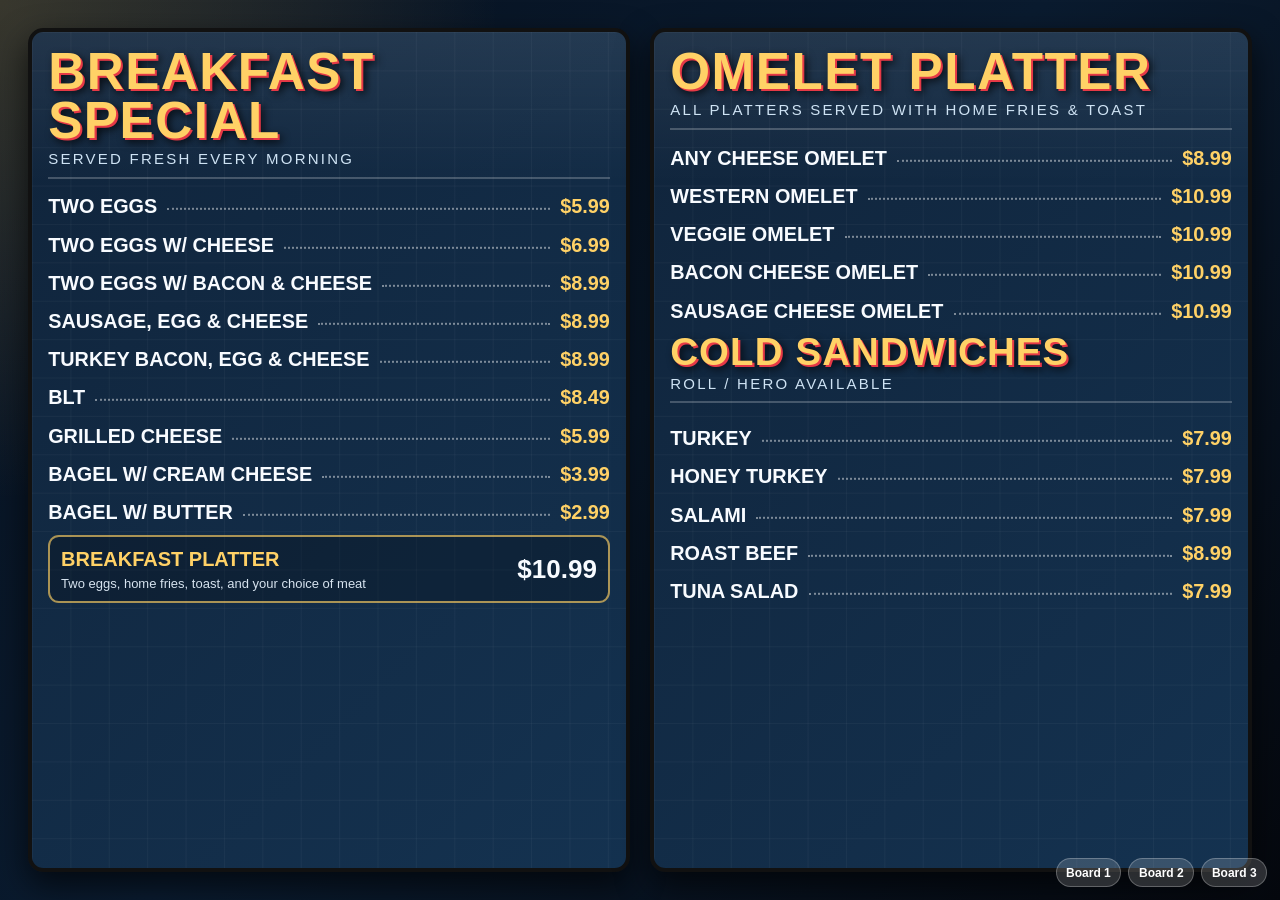
==== index.html @ 7e299374 "update file name for pages" ====
<!DOCTYPE html>
<html lang="en">
<head>
  <meta charset="UTF-8" />
  <meta name="viewport" content="width=device-width, initial-scale=1.0" />
  <title>Deli Menu Board 1</title>
  <link rel="stylesheet" href="menu.css" />
</head>
<body>
  <main class="board-screen">
    <section class="menu-board">
      <div class="board-header">
        <h1 class="board-title">Breakfast Special</h1>
        <p class="board-subtitle">Served fresh every morning</p>
      </div>

      <div class="menu-content">
        <div class="menu-row"><span class="menu-item">Two Eggs</span><span class="menu-dots"></span><span class="price">$5.99</span></div>
        <div class="menu-row"><span class="menu-item">Two Eggs w/ Cheese</span><span class="menu-dots"></span><span class="price">$6.99</span></div>
        <div class="menu-row"><span class="menu-item">Two Eggs w/ Bacon & Cheese</span><span class="menu-dots"></span><span class="price">$8.99</span></div>
        <div class="menu-row"><span class="menu-item">Sausage, Egg & Cheese</span><span class="menu-dots"></span><span class="price">$8.99</span></div>
        <div class="menu-row"><span class="menu-item">Turkey Bacon, Egg & Cheese</span><span class="menu-dots"></span><span class="price">$8.99</span></div>
        <div class="menu-row"><span class="menu-item">BLT</span><span class="menu-dots"></span><span class="price">$8.49</span></div>
        <div class="menu-row"><span class="menu-item">Grilled Cheese</span><span class="menu-dots"></span><span class="price">$5.99</span></div>
        <div class="menu-row"><span class="menu-item">Bagel w/ Cream Cheese</span><span class="menu-dots"></span><span class="price">$3.99</span></div>
        <div class="menu-row"><span class="menu-item">Bagel w/ Butter</span><span class="menu-dots"></span><span class="price">$2.99</span></div>

        <div class="feature-box">
          <div>
            <div class="feature-title">Breakfast Platter</div>
            <div class="note">Two eggs, home fries, toast, and your choice of meat</div>
          </div>
          <div class="feature-price">$10.99</div>
        </div>
      </div>
    </section>

    <section class="menu-board">
      <div class="board-header">
        <h1 class="board-title">Omelet Platter</h1>
        <p class="board-subtitle">All platters served with home fries & toast</p>
      </div>

      <div class="menu-content">
        <div class="menu-row"><span class="menu-item">Any Cheese Omelet</span><span class="menu-dots"></span><span class="price">$8.99</span></div>
        <div class="menu-row"><span class="menu-item">Western Omelet</span><span class="menu-dots"></span><span class="price">$10.99</span></div>
        <div class="menu-row"><span class="menu-item">Veggie Omelet</span><span class="menu-dots"></span><span class="price">$10.99</span></div>
        <div class="menu-row"><span class="menu-item">Bacon Cheese Omelet</span><span class="menu-dots"></span><span class="price">$10.99</span></div>
        <div class="menu-row"><span class="menu-item">Sausage Cheese Omelet</span><span class="menu-dots"></span><span class="price">$10.99</span></div>

        <div class="board-header">
          <h1 class="board-title" style="font-size: clamp(30px, 3vw, 58px);">Cold Sandwiches</h1>
          <p class="board-subtitle">Roll / Hero available</p>
        </div>

        <div class="menu-row"><span class="menu-item">Turkey</span><span class="menu-dots"></span><span class="price">$7.99</span></div>
        <div class="menu-row"><span class="menu-item">Honey Turkey</span><span class="menu-dots"></span><span class="price">$7.99</span></div>
        <div class="menu-row"><span class="menu-item">Salami</span><span class="menu-dots"></span><span class="price">$7.99</span></div>
        <div class="menu-row"><span class="menu-item">Roast Beef</span><span class="menu-dots"></span><span class="price">$8.99</span></div>
        <div class="menu-row"><span class="menu-item">Tuna Salad</span><span class="menu-dots"></span><span class="price">$7.99</span></div>
      </div>
    </section>
  </main>

  <nav class="nav-strip">
    <a href="board1.html">Board 1</a>
    <a href="board2.html">Board 2</a>
    <a href="board3.html">Board 3</a>
  </nav>
</body>
</html>
---- menu.css ----
/* menu.css */
:root {
  --bg: #07111f;
  --panel: #10243b;
  --panel-2: #143250;
  --gold: #ffd166;
  --orange: #ff7b00;
  --red: #e63946;
  --white: #f8fbff;
  --muted: #cfe3f4;
  --line: rgba(255,255,255,.22);
}

* {
  box-sizing: border-box;
}

html,
body {
  margin: 0;
  min-height: 100%;
  background: #000;
  color: var(--white);
  font-family: Arial, Helvetica, sans-serif;
}

body {
  overflow: hidden;
}

.board-screen {
  width: 100vw;
  height: 100vh;
  padding: 2.2vw;
  display: grid;
  grid-template-columns: 1fr 1fr;
  gap: 1.6vw;
  background:
    radial-gradient(circle at top left, rgba(255, 209, 102, .20), transparent 32%),
    linear-gradient(135deg, #07111f 0%, #0a1b2f 48%, #05080e 100%);
}

.menu-board {
  min-width: 0;
  border: .35vw solid #111;
  border-radius: 1.2vw;
  background:
    linear-gradient(180deg, rgba(255,255,255,.08), transparent 18%),
    linear-gradient(135deg, var(--panel), var(--panel-2));
  box-shadow: 0 1vw 2.5vw rgba(0,0,0,.65);
  padding: 1.25vw;
  display: flex;
  flex-direction: column;
  position: relative;
  overflow: hidden;
}

.menu-board::before {
  content: "";
  position: absolute;
  inset: 0;
  background-image:
    linear-gradient(rgba(255,255,255,.035) 1px, transparent 1px),
    linear-gradient(90deg, rgba(255,255,255,.035) 1px, transparent 1px);
  background-size: 3vw 3vw;
  pointer-events: none;
}

.board-header {
  position: relative;
  z-index: 1;
  margin-bottom: 1vw;
  padding-bottom: .75vw;
  border-bottom: .2vw solid var(--line);
}

.board-title {
  margin: 0;
  color: var(--gold);
  font-size: clamp(36px, 4vw, 76px);
  line-height: .95;
  letter-spacing: .03em;
  text-transform: uppercase;
  text-shadow: .16vw .16vw 0 var(--red), .3vw .3vw .7vw rgba(0,0,0,.85);
}

.board-subtitle {
  margin: .35vw 0 0;
  color: var(--muted);
  font-size: clamp(15px, 1.15vw, 28px);
  letter-spacing: .15em;
  text-transform: uppercase;
}

.menu-content {
  position: relative;
  z-index: 1;
  flex: 1;
  display: grid;
  align-content: start;
  gap: .55vw;
}

.menu-row {
  display: grid;
  grid-template-columns: auto 1fr auto;
  align-items: baseline;
  gap: .8vw;
  padding: .32vw 0;
  font-size: clamp(18px, 1.55vw, 36px);
}

.menu-item {
  font-weight: 800;
  text-transform: uppercase;
}

.menu-dots {
  border-bottom: .18vw dotted rgba(255,255,255,.45);
  transform: translateY(-.25vw);
}

.price {
  color: var(--gold);
  font-weight: 900;
  min-width: 4ch;
  text-align: right;
}

.note {
  margin-top: .35vw;
  color: #e8f4ff;
  font-size: clamp(13px, .95vw, 22px);
  opacity: .92;
}

.badge {
  display: inline-block;
  margin-left: .6vw;
  padding: .18vw .55vw;
  border-radius: 999px;
  background: var(--orange);
  color: #111;
  font-weight: 900;
  font-size: .75em;
  vertical-align: middle;
}

.feature-box {
  margin-top: auto;
  border: .18vw solid rgba(255,209,102,.65);
  background: rgba(0,0,0,.22);
  border-radius: .85vw;
  padding: .85vw;
  display: grid;
  grid-template-columns: 1fr auto;
  gap: .8vw;
  align-items: center;
}

.feature-title {
  color: var(--gold);
  font-weight: 900;
  font-size: clamp(20px, 1.55vw, 36px);
  text-transform: uppercase;
}

.feature-price {
  font-weight: 900;
  font-size: clamp(26px, 2vw, 44px);
}

.nav-strip {
  position: fixed;
  right: 1vw;
  bottom: 1vw;
  z-index: 10;
  display: flex;
  gap: .55vw;
}

.nav-strip a {
  color: #fff;
  text-decoration: none;
  background: rgba(255,255,255,.16);
  border: 1px solid rgba(255,255,255,.25);
  padding: .5vw .75vw;
  border-radius: 999px;
  font-weight: 800;
  font-size: clamp(12px, .8vw, 18px);
}

@media (max-width: 900px) {
  body {
    overflow: auto;
  }

  .board-screen {
    height: auto;
    min-height: 100vh;
    grid-template-columns: 1fr;
    padding: 18px;
    gap: 18px;
  }

  .menu-board {
    min-height: 620px;
    border-width: 4px;
    border-radius: 14px;
    padding: 18px;
  }

  .board-title {
    font-size: 42px;
  }

  .menu-row {
    font-size: 19px;
    gap: 10px;
  }

  .nav-strip {
    position: static;
    justify-content: center;
    padding: 14px;
    background: #000;
  }

  .nav-strip a {
    padding: 9px 12px;
    font-size: 14px;
  }
}
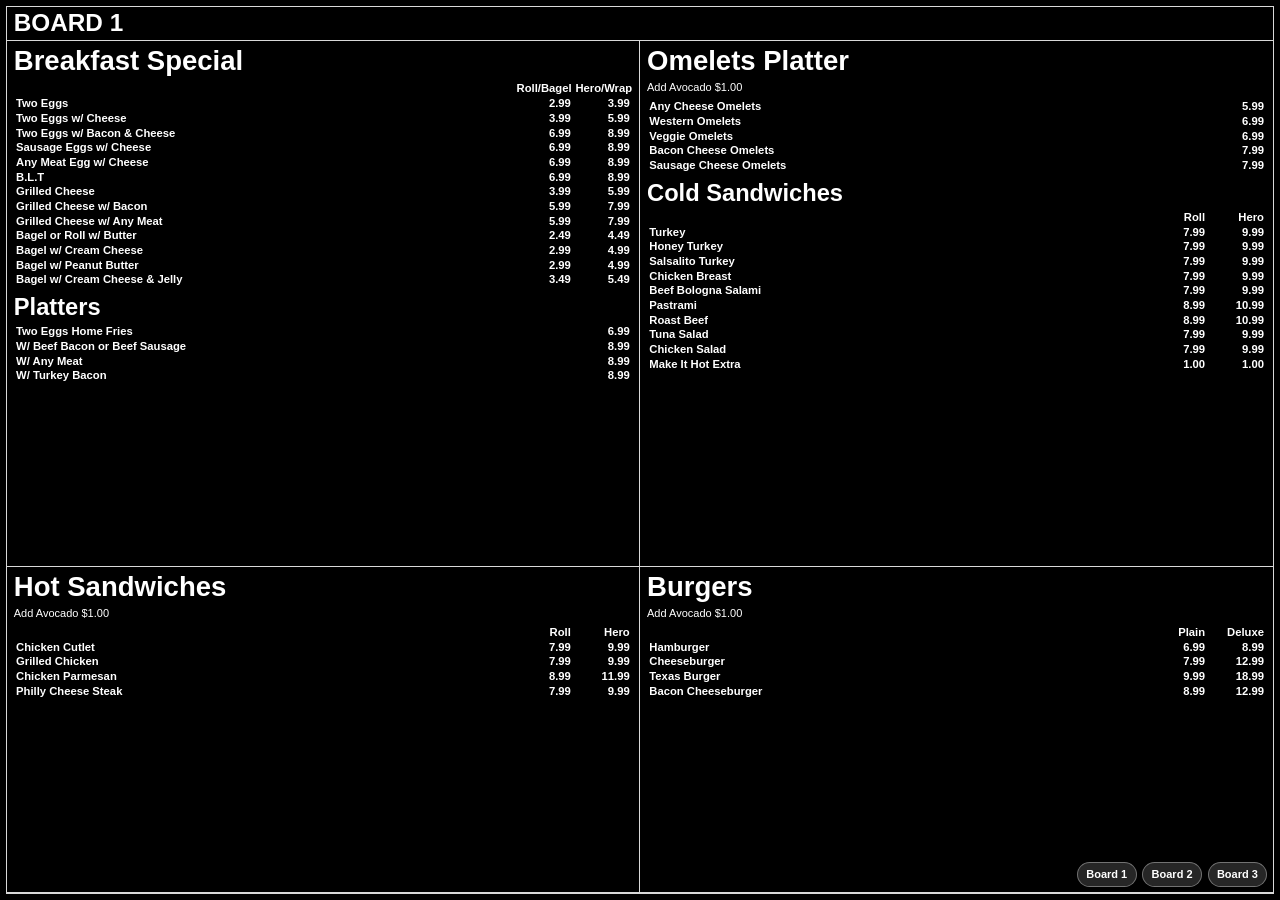
==== commit 3e293af7: "Update menu boards with correct items and prices" ====
--- a/index.html
+++ b/index.html
@@ -7,65 +7,135 @@
   <link rel="stylesheet" href="menu.css" />
 </head>
 <body>
-  <main class="board-screen">
-    <section class="menu-board">
-      <div class="board-header">
-        <h1 class="board-title">Breakfast Special</h1>
-        <p class="board-subtitle">Served fresh every morning</p>
+  <main class="menu-page">
+    <div class="board-label">Board 1</div>
+
+    <section class="board-grid two-by-two">
+      <div class="menu-section">
+        <h1 class="section-title">Breakfast Special</h1>
+
+        <table class="menu-table two-price">
+          <thead>
+            <tr>
+              <th></th>
+              <th class="price">Roll/Bagel</th>
+              <th class="price">Hero/Wrap</th>
+            </tr>
+          </thead>
+          <tbody>
+            <tr><td>Two Eggs</td><td class="price">2.99</td><td class="price">3.99</td></tr>
+            <tr><td>Two Eggs w/ Cheese</td><td class="price">3.99</td><td class="price">5.99</td></tr>
+            <tr><td>Two Eggs w/ Bacon &amp; Cheese</td><td class="price">6.99</td><td class="price">8.99</td></tr>
+            <tr><td>Sausage Eggs w/ Cheese</td><td class="price">6.99</td><td class="price">8.99</td></tr>
+            <tr><td>Any Meat Egg w/ Cheese</td><td class="price">6.99</td><td class="price">8.99</td></tr>
+            <tr><td>B.L.T</td><td class="price">6.99</td><td class="price">8.99</td></tr>
+            <tr><td>Grilled Cheese</td><td class="price">3.99</td><td class="price">5.99</td></tr>
+            <tr><td>Grilled Cheese w/ Bacon</td><td class="price">5.99</td><td class="price">7.99</td></tr>
+            <tr><td>Grilled Cheese w/ Any Meat</td><td class="price">5.99</td><td class="price">7.99</td></tr>
+            <tr><td>Bagel or Roll w/ Butter</td><td class="price">2.49</td><td class="price">4.49</td></tr>
+            <tr><td>Bagel w/ Cream Cheese</td><td class="price">2.99</td><td class="price">4.99</td></tr>
+            <tr><td>Bagel w/ Peanut Butter</td><td class="price">2.99</td><td class="price">4.99</td></tr>
+            <tr><td>Bagel w/ Cream Cheese &amp; Jelly</td><td class="price">3.49</td><td class="price">5.49</td></tr>
+          </tbody>
+        </table>
+
+        <h2 class="sub-title">Platters</h2>
+        <table class="menu-table">
+          <tbody>
+            <tr><td>Two Eggs Home Fries</td><td class="price">6.99</td></tr>
+            <tr><td>W/ Beef Bacon or Beef Sausage</td><td class="price">8.99</td></tr>
+            <tr><td>W/ Any Meat</td><td class="price">8.99</td></tr>
+            <tr><td>W/ Turkey Bacon</td><td class="price">8.99</td></tr>
+          </tbody>
+        </table>
       </div>
 
-      <div class="menu-content">
-        <div class="menu-row"><span class="menu-item">Two Eggs</span><span class="menu-dots"></span><span class="price">$5.99</span></div>
-        <div class="menu-row"><span class="menu-item">Two Eggs w/ Cheese</span><span class="menu-dots"></span><span class="price">$6.99</span></div>
-        <div class="menu-row"><span class="menu-item">Two Eggs w/ Bacon & Cheese</span><span class="menu-dots"></span><span class="price">$8.99</span></div>
-        <div class="menu-row"><span class="menu-item">Sausage, Egg & Cheese</span><span class="menu-dots"></span><span class="price">$8.99</span></div>
-        <div class="menu-row"><span class="menu-item">Turkey Bacon, Egg & Cheese</span><span class="menu-dots"></span><span class="price">$8.99</span></div>
-        <div class="menu-row"><span class="menu-item">BLT</span><span class="menu-dots"></span><span class="price">$8.49</span></div>
-        <div class="menu-row"><span class="menu-item">Grilled Cheese</span><span class="menu-dots"></span><span class="price">$5.99</span></div>
-        <div class="menu-row"><span class="menu-item">Bagel w/ Cream Cheese</span><span class="menu-dots"></span><span class="price">$3.99</span></div>
-        <div class="menu-row"><span class="menu-item">Bagel w/ Butter</span><span class="menu-dots"></span><span class="price">$2.99</span></div>
+      <div class="menu-section">
+        <h1 class="section-title">Omelets Platter</h1>
+        <p class="small-note">Add Avocado $1.00</p>
 
-        <div class="feature-box">
-          <div>
-            <div class="feature-title">Breakfast Platter</div>
-            <div class="note">Two eggs, home fries, toast, and your choice of meat</div>
-          </div>
-          <div class="feature-price">$10.99</div>
-        </div>
-      </div>
-    </section>
+        <table class="menu-table">
+          <tbody>
+            <tr><td>Any Cheese Omelets</td><td class="price">5.99</td></tr>
+            <tr><td>Western Omelets</td><td class="price">6.99</td></tr>
+            <tr><td>Veggie Omelets</td><td class="price">6.99</td></tr>
+            <tr><td>Bacon Cheese Omelets</td><td class="price">7.99</td></tr>
+            <tr><td>Sausage Cheese Omelets</td><td class="price">7.99</td></tr>
+          </tbody>
+        </table>
 
-    <section class="menu-board">
-      <div class="board-header">
-        <h1 class="board-title">Omelet Platter</h1>
-        <p class="board-subtitle">All platters served with home fries & toast</p>
+        <h2 class="sub-title">Cold Sandwiches</h2>
+        <table class="menu-table two-price">
+          <thead>
+            <tr>
+              <th></th>
+              <th class="price">Roll</th>
+              <th class="price">Hero</th>
+            </tr>
+          </thead>
+          <tbody>
+            <tr><td>Turkey</td><td class="price">7.99</td><td class="price">9.99</td></tr>
+            <tr><td>Honey Turkey</td><td class="price">7.99</td><td class="price">9.99</td></tr>
+            <tr><td>Salsalito Turkey</td><td class="price">7.99</td><td class="price">9.99</td></tr>
+            <tr><td>Chicken Breast</td><td class="price">7.99</td><td class="price">9.99</td></tr>
+            <tr><td>Beef Bologna Salami</td><td class="price">7.99</td><td class="price">9.99</td></tr>
+            <tr><td>Pastrami</td><td class="price">8.99</td><td class="price">10.99</td></tr>
+            <tr><td>Roast Beef</td><td class="price">8.99</td><td class="price">10.99</td></tr>
+            <tr><td>Tuna Salad</td><td class="price">7.99</td><td class="price">9.99</td></tr>
+            <tr><td>Chicken Salad</td><td class="price">7.99</td><td class="price">9.99</td></tr>
+            <tr><td>Make It Hot Extra</td><td class="price">1.00</td><td class="price">1.00</td></tr>
+          </tbody>
+        </table>
       </div>
 
-      <div class="menu-content">
-        <div class="menu-row"><span class="menu-item">Any Cheese Omelet</span><span class="menu-dots"></span><span class="price">$8.99</span></div>
-        <div class="menu-row"><span class="menu-item">Western Omelet</span><span class="menu-dots"></span><span class="price">$10.99</span></div>
-        <div class="menu-row"><span class="menu-item">Veggie Omelet</span><span class="menu-dots"></span><span class="price">$10.99</span></div>
-        <div class="menu-row"><span class="menu-item">Bacon Cheese Omelet</span><span class="menu-dots"></span><span class="price">$10.99</span></div>
-        <div class="menu-row"><span class="menu-item">Sausage Cheese Omelet</span><span class="menu-dots"></span><span class="price">$10.99</span></div>
+      <div class="menu-section">
+        <h1 class="section-title">Hot Sandwiches</h1>
+        <p class="small-note">Add Avocado $1.00</p>
 
-        <div class="board-header">
-          <h1 class="board-title" style="font-size: clamp(30px, 3vw, 58px);">Cold Sandwiches</h1>
-          <p class="board-subtitle">Roll / Hero available</p>
-        </div>
+        <table class="menu-table two-price">
+          <thead>
+            <tr>
+              <th></th>
+              <th class="price">Roll</th>
+              <th class="price">Hero</th>
+            </tr>
+          </thead>
+          <tbody>
+            <tr><td>Chicken Cutlet</td><td class="price">7.99</td><td class="price">9.99</td></tr>
+            <tr><td>Grilled Chicken</td><td class="price">7.99</td><td class="price">9.99</td></tr>
+            <tr><td>Chicken Parmesan</td><td class="price">8.99</td><td class="price">11.99</td></tr>
+            <tr><td>Philly Cheese Steak</td><td class="price">7.99</td><td class="price">9.99</td></tr>
+          </tbody>
+        </table>
+      </div>
 
-        <div class="menu-row"><span class="menu-item">Turkey</span><span class="menu-dots"></span><span class="price">$7.99</span></div>
-        <div class="menu-row"><span class="menu-item">Honey Turkey</span><span class="menu-dots"></span><span class="price">$7.99</span></div>
-        <div class="menu-row"><span class="menu-item">Salami</span><span class="menu-dots"></span><span class="price">$7.99</span></div>
-        <div class="menu-row"><span class="menu-item">Roast Beef</span><span class="menu-dots"></span><span class="price">$8.99</span></div>
-        <div class="menu-row"><span class="menu-item">Tuna Salad</span><span class="menu-dots"></span><span class="price">$7.99</span></div>
+      <div class="menu-section">
+        <h1 class="section-title">Burgers</h1>
+        <p class="small-note">Add Avocado $1.00</p>
+
+        <table class="menu-table two-price">
+          <thead>
+            <tr>
+              <th></th>
+              <th class="price">Plain</th>
+              <th class="price">Deluxe</th>
+            </tr>
+          </thead>
+          <tbody>
+            <tr><td>Hamburger</td><td class="price">6.99</td><td class="price">8.99</td></tr>
+            <tr><td>Cheeseburger</td><td class="price">7.99</td><td class="price">12.99</td></tr>
+            <tr><td>Texas Burger</td><td class="price">9.99</td><td class="price">18.99</td></tr>
+            <tr><td>Bacon Cheeseburger</td><td class="price">8.99</td><td class="price">12.99</td></tr>
+          </tbody>
+        </table>
       </div>
     </section>
   </main>
 
   <nav class="nav-strip">
-    <a href="board1.html">Board 1</a>
+    <a href="index.html">Board 1</a>
     <a href="board2.html">Board 2</a>
     <a href="board3.html">Board 3</a>
   </nav>
 </body>
-</html>
+</html>
--- a/menu.css
+++ b/menu.css
@@ -1,14 +1,12 @@
-/* menu.css */
 :root {
-  --bg: #07111f;
-  --panel: #10243b;
-  --panel-2: #143250;
-  --gold: #ffd166;
-  --orange: #ff7b00;
-  --red: #e63946;
-  --white: #f8fbff;
-  --muted: #cfe3f4;
-  --line: rgba(255,255,255,.22);
+  --bg: #050505;
+  --panel: #080808;
+  --border: rgba(255, 255, 255, 0.85);
+  --text: #ffffff;
+  --muted: #d7d7d7;
+  --accent: #ffcc4d;
+  --red: #ff4b4b;
+  --green: #6ee76e;
 }
 
 * {
@@ -19,8 +17,8 @@
 body {
   margin: 0;
   min-height: 100%;
-  background: #000;
-  color: var(--white);
+  background: var(--bg);
+  color: var(--text);
   font-family: Arial, Helvetica, sans-serif;
 }
 
@@ -28,166 +26,184 @@
   overflow: hidden;
 }
 
-.board-screen {
+.menu-page {
   width: 100vw;
   height: 100vh;
-  padding: 2.2vw;
+  background: #000;
+  padding: 0.45vw;
+  display: flex;
+  flex-direction: column;
+}
+
+.board-label {
+  border: 1px solid var(--border);
+  padding: 0.35vw 0.55vw;
+  font-size: clamp(18px, 1.9vw, 34px);
+  font-weight: 900;
+  line-height: 1;
+  text-transform: uppercase;
+}
+
+.board-grid {
+  flex: 1;
+  display: grid;
+  border-left: 1px solid var(--border);
+  border-right: 1px solid var(--border);
+  border-bottom: 1px solid var(--border);
+}
+
+.board-grid.two-by-two {
+  grid-template-columns: 1fr 1fr;
+  grid-template-rows: 1.45fr 0.9fr;
+}
+
+.board-grid.board-two-layout {
+  grid-template-columns: 1.15fr 0.85fr 1fr 0.9fr;
+}
+
+.board-grid.board-three-layout {
+  grid-template-columns: repeat(6, 1fr);
+  grid-template-rows: repeat(4, 1fr);
+}
+
+.menu-section {
+  min-width: 0;
+  min-height: 0;
+  padding: 0.55vw;
+  border-right: 1px solid var(--border);
+  border-bottom: 1px solid var(--border);
+  overflow: hidden;
+}
+
+.menu-section:nth-child(2n) {
+  border-right: none;
+}
+
+.board-two-layout .menu-section {
+  border-right: 1px solid var(--border);
+}
+
+.board-two-layout .menu-section:last-child {
+  border-right: none;
+}
+
+.section-title {
+  margin: 0 0 0.55vw;
+  font-size: clamp(22px, 2.15vw, 42px);
+  line-height: 0.95;
+  font-weight: 900;
+}
+
+.sub-title {
+  margin: 0.75vw 0 0.4vw;
+  font-size: clamp(20px, 1.85vw, 36px);
+  line-height: 0.95;
+  font-weight: 900;
+}
+
+.small-note {
+  margin: 0 0 0.45vw;
+  font-size: clamp(11px, 0.85vw, 18px);
+  color: var(--text);
+}
+
+.menu-table {
+  width: 100%;
+  border-collapse: collapse;
+  table-layout: fixed;
+}
+
+.menu-table th,
+.menu-table td {
+  padding: 0.1vw 0.18vw;
+  font-size: clamp(11px, 0.88vw, 20px);
+  line-height: 1.08;
+  vertical-align: top;
+}
+
+.menu-table th {
+  font-weight: 700;
+  color: var(--text);
+  text-align: center;
+}
+
+.menu-table td:first-child {
+  width: auto;
+  font-weight: 700;
+}
+
+.menu-table td.price,
+.menu-table th.price {
+  width: 4.8vw;
+  text-align: right;
+  white-space: nowrap;
+  font-weight: 800;
+}
+
+.menu-table.two-price td.price,
+.menu-table.two-price th.price {
+  width: 4.6vw;
+}
+
+.menu-table.three-col td.price,
+.menu-table.three-col th.price {
+  width: 4.3vw;
+}
+
+.split-row {
   display: grid;
   grid-template-columns: 1fr 1fr;
-  gap: 1.6vw;
-  background:
-    radial-gradient(circle at top left, rgba(255, 209, 102, .20), transparent 32%),
-    linear-gradient(135deg, #07111f 0%, #0a1b2f 48%, #05080e 100%);
-}
-
-.menu-board {
-  min-width: 0;
-  border: .35vw solid #111;
-  border-radius: 1.2vw;
-  background:
-    linear-gradient(180deg, rgba(255,255,255,.08), transparent 18%),
-    linear-gradient(135deg, var(--panel), var(--panel-2));
-  box-shadow: 0 1vw 2.5vw rgba(0,0,0,.65);
-  padding: 1.25vw;
-  display: flex;
-  flex-direction: column;
-  position: relative;
-  overflow: hidden;
-}
-
-.menu-board::before {
-  content: "";
-  position: absolute;
-  inset: 0;
-  background-image:
-    linear-gradient(rgba(255,255,255,.035) 1px, transparent 1px),
-    linear-gradient(90deg, rgba(255,255,255,.035) 1px, transparent 1px);
-  background-size: 3vw 3vw;
-  pointer-events: none;
-}
-
-.board-header {
-  position: relative;
-  z-index: 1;
-  margin-bottom: 1vw;
-  padding-bottom: .75vw;
-  border-bottom: .2vw solid var(--line);
-}
-
-.board-title {
-  margin: 0;
-  color: var(--gold);
-  font-size: clamp(36px, 4vw, 76px);
-  line-height: .95;
-  letter-spacing: .03em;
-  text-transform: uppercase;
-  text-shadow: .16vw .16vw 0 var(--red), .3vw .3vw .7vw rgba(0,0,0,.85);
-}
-
-.board-subtitle {
-  margin: .35vw 0 0;
-  color: var(--muted);
-  font-size: clamp(15px, 1.15vw, 28px);
-  letter-spacing: .15em;
-  text-transform: uppercase;
-}
-
-.menu-content {
-  position: relative;
-  z-index: 1;
-  flex: 1;
+  gap: 0.7vw;
+}
+
+.combo-item {
+  border-right: 1px solid var(--border);
+  border-bottom: 1px solid var(--border);
+  padding: 0.55vw;
   display: grid;
-  align-content: start;
-  gap: .55vw;
-}
-
-.menu-row {
-  display: grid;
-  grid-template-columns: auto 1fr auto;
-  align-items: baseline;
-  gap: .8vw;
-  padding: .32vw 0;
-  font-size: clamp(18px, 1.55vw, 36px);
-}
-
-.menu-item {
+  grid-template-columns: auto 1fr;
+  gap: 0.4vw;
+  align-items: center;
+  text-align: center;
+}
+
+.combo-number {
+  font-size: clamp(14px, 1vw, 20px);
+  font-weight: 900;
+}
+
+.combo-name {
+  font-size: clamp(12px, 0.9vw, 18px);
   font-weight: 800;
-  text-transform: uppercase;
-}
-
-.menu-dots {
-  border-bottom: .18vw dotted rgba(255,255,255,.45);
-  transform: translateY(-.25vw);
-}
-
-.price {
-  color: var(--gold);
-  font-weight: 900;
-  min-width: 4ch;
-  text-align: right;
-}
-
-.note {
-  margin-top: .35vw;
-  color: #e8f4ff;
-  font-size: clamp(13px, .95vw, 22px);
-  opacity: .92;
-}
-
-.badge {
-  display: inline-block;
-  margin-left: .6vw;
-  padding: .18vw .55vw;
-  border-radius: 999px;
-  background: var(--orange);
-  color: #111;
-  font-weight: 900;
-  font-size: .75em;
-  vertical-align: middle;
-}
-
-.feature-box {
-  margin-top: auto;
-  border: .18vw solid rgba(255,209,102,.65);
-  background: rgba(0,0,0,.22);
-  border-radius: .85vw;
-  padding: .85vw;
-  display: grid;
-  grid-template-columns: 1fr auto;
-  gap: .8vw;
-  align-items: center;
-}
-
-.feature-title {
-  color: var(--gold);
-  font-weight: 900;
-  font-size: clamp(20px, 1.55vw, 36px);
-  text-transform: uppercase;
-}
-
-.feature-price {
-  font-weight: 900;
-  font-size: clamp(26px, 2vw, 44px);
+  line-height: 1.1;
+}
+
+.combo-price {
+  grid-column: 1 / -1;
+  font-size: clamp(13px, 0.95vw, 19px);
+  color: var(--accent);
+  font-weight: 900;
+  line-height: 1;
 }
 
 .nav-strip {
   position: fixed;
   right: 1vw;
   bottom: 1vw;
-  z-index: 10;
+  z-index: 20;
   display: flex;
-  gap: .55vw;
+  gap: 0.45vw;
 }
 
 .nav-strip a {
   color: #fff;
   text-decoration: none;
-  background: rgba(255,255,255,.16);
-  border: 1px solid rgba(255,255,255,.25);
-  padding: .5vw .75vw;
+  background: rgba(255, 255, 255, 0.15);
+  border: 1px solid rgba(255, 255, 255, 0.35);
+  padding: 0.45vw 0.65vw;
   border-radius: 999px;
+  font-size: clamp(11px, 0.75vw, 16px);
   font-weight: 800;
-  font-size: clamp(12px, .8vw, 18px);
 }
 
 @media (max-width: 900px) {
@@ -195,39 +211,31 @@
     overflow: auto;
   }
 
-  .board-screen {
+  .menu-page {
     height: auto;
     min-height: 100vh;
-    grid-template-columns: 1fr;
-    padding: 18px;
-    gap: 18px;
-  }
-
-  .menu-board {
-    min-height: 620px;
-    border-width: 4px;
-    border-radius: 14px;
-    padding: 18px;
-  }
-
-  .board-title {
-    font-size: 42px;
-  }
-
-  .menu-row {
-    font-size: 19px;
-    gap: 10px;
+  }
+
+  .board-grid.two-by-two,
+  .board-grid.board-two-layout,
+  .board-grid.board-three-layout {
+    display: block;
+  }
+
+  .menu-section,
+  .board-two-layout .menu-section {
+    border-right: 1px solid var(--border);
+    border-left: 1px solid var(--border);
+  }
+
+  .combo-item {
+    min-height: 90px;
+    border-left: 1px solid var(--border);
   }
 
   .nav-strip {
     position: static;
     justify-content: center;
-    padding: 14px;
-    background: #000;
-  }
-
-  .nav-strip a {
-    padding: 9px 12px;
-    font-size: 14px;
-  }
-}
+    padding: 12px;
+  }
+}
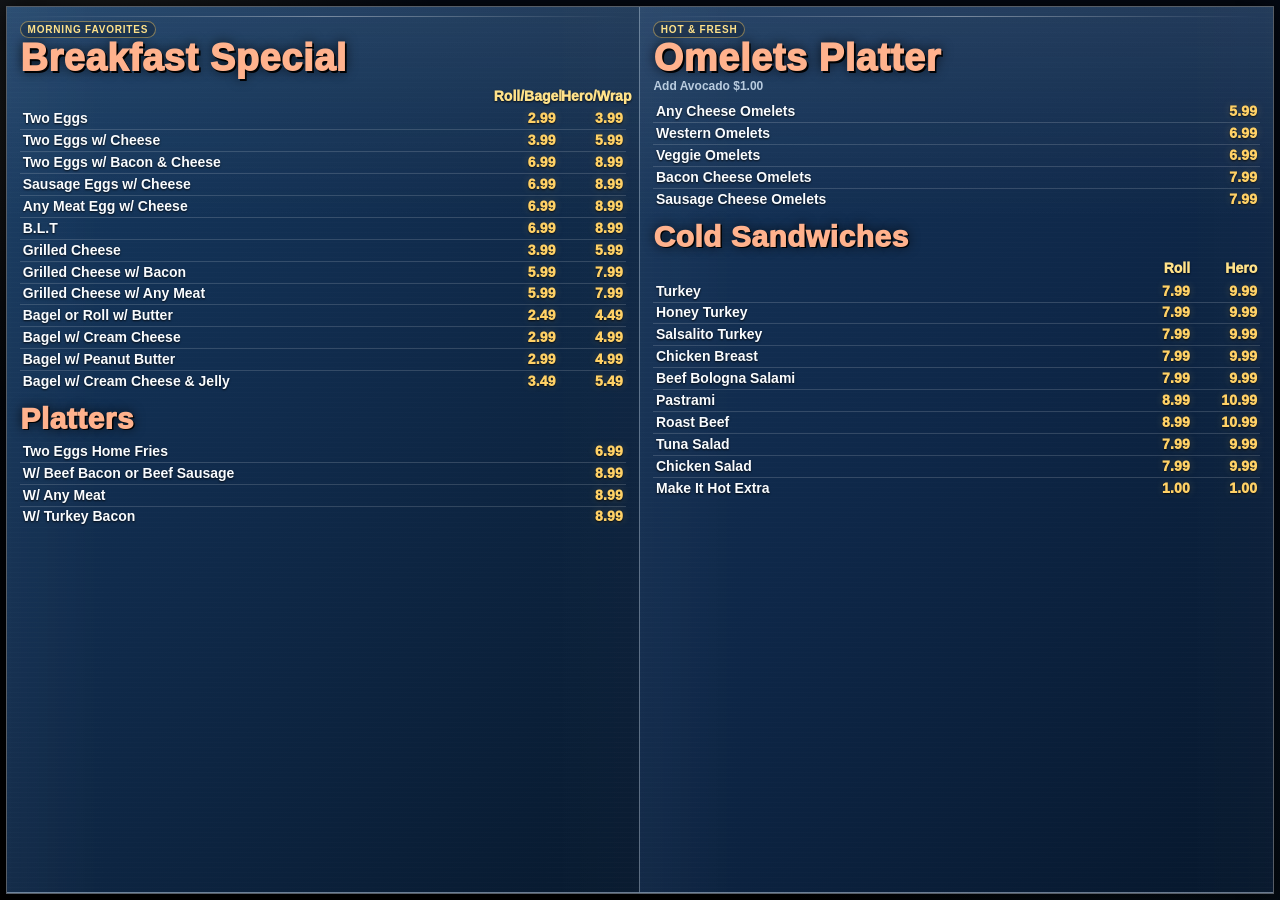
==== commit 0e27c0ad: "Polish deli TV menu display" ====
--- a/index.html
+++ b/index.html
@@ -1,17 +1,18 @@
 <!DOCTYPE html>
 <html lang="en">
+
 <head>
   <meta charset="UTF-8" />
   <meta name="viewport" content="width=device-width, initial-scale=1.0" />
   <title>Deli Menu Board 1</title>
-  <link rel="stylesheet" href="menu.css" />
+  <link rel="stylesheet" href="menu.css?v=10" />
 </head>
-<body>
-  <main class="menu-page">
-    <div class="board-label">Board 1</div>
-
-    <section class="board-grid two-by-two">
-      <div class="menu-section">
+
+<body class="tv-mode">
+  <main class="menu-page board-one-page">
+    <section class="board-grid board-one-layout">
+      <div class="menu-section breakfast-section">
+        <div class="section-kicker">Morning Favorites</div>
         <h1 class="section-title">Breakfast Special</h1>
 
         <table class="menu-table two-price">
@@ -23,48 +24,130 @@
             </tr>
           </thead>
           <tbody>
-            <tr><td>Two Eggs</td><td class="price">2.99</td><td class="price">3.99</td></tr>
-            <tr><td>Two Eggs w/ Cheese</td><td class="price">3.99</td><td class="price">5.99</td></tr>
-            <tr><td>Two Eggs w/ Bacon &amp; Cheese</td><td class="price">6.99</td><td class="price">8.99</td></tr>
-            <tr><td>Sausage Eggs w/ Cheese</td><td class="price">6.99</td><td class="price">8.99</td></tr>
-            <tr><td>Any Meat Egg w/ Cheese</td><td class="price">6.99</td><td class="price">8.99</td></tr>
-            <tr><td>B.L.T</td><td class="price">6.99</td><td class="price">8.99</td></tr>
-            <tr><td>Grilled Cheese</td><td class="price">3.99</td><td class="price">5.99</td></tr>
-            <tr><td>Grilled Cheese w/ Bacon</td><td class="price">5.99</td><td class="price">7.99</td></tr>
-            <tr><td>Grilled Cheese w/ Any Meat</td><td class="price">5.99</td><td class="price">7.99</td></tr>
-            <tr><td>Bagel or Roll w/ Butter</td><td class="price">2.49</td><td class="price">4.49</td></tr>
-            <tr><td>Bagel w/ Cream Cheese</td><td class="price">2.99</td><td class="price">4.99</td></tr>
-            <tr><td>Bagel w/ Peanut Butter</td><td class="price">2.99</td><td class="price">4.99</td></tr>
-            <tr><td>Bagel w/ Cream Cheese &amp; Jelly</td><td class="price">3.49</td><td class="price">5.49</td></tr>
+            <tr>
+              <td>Two Eggs</td>
+              <td class="price">2.99</td>
+              <td class="price">3.99</td>
+            </tr>
+            <tr>
+              <td>Two Eggs w/ Cheese</td>
+              <td class="price">3.99</td>
+              <td class="price">5.99</td>
+            </tr>
+            <tr>
+              <td>Two Eggs w/ Bacon &amp; Cheese</td>
+              <td class="price">6.99</td>
+              <td class="price">8.99</td>
+            </tr>
+            <tr>
+              <td>Sausage Eggs w/ Cheese</td>
+              <td class="price">6.99</td>
+              <td class="price">8.99</td>
+            </tr>
+            <tr>
+              <td>Any Meat Egg w/ Cheese</td>
+              <td class="price">6.99</td>
+              <td class="price">8.99</td>
+            </tr>
+            <tr>
+              <td>B.L.T</td>
+              <td class="price">6.99</td>
+              <td class="price">8.99</td>
+            </tr>
+            <tr>
+              <td>Grilled Cheese</td>
+              <td class="price">3.99</td>
+              <td class="price">5.99</td>
+            </tr>
+            <tr>
+              <td>Grilled Cheese w/ Bacon</td>
+              <td class="price">5.99</td>
+              <td class="price">7.99</td>
+            </tr>
+            <tr>
+              <td>Grilled Cheese w/ Any Meat</td>
+              <td class="price">5.99</td>
+              <td class="price">7.99</td>
+            </tr>
+            <tr>
+              <td>Bagel or Roll w/ Butter</td>
+              <td class="price">2.49</td>
+              <td class="price">4.49</td>
+            </tr>
+            <tr>
+              <td>Bagel w/ Cream Cheese</td>
+              <td class="price">2.99</td>
+              <td class="price">4.99</td>
+            </tr>
+            <tr>
+              <td>Bagel w/ Peanut Butter</td>
+              <td class="price">2.99</td>
+              <td class="price">4.99</td>
+            </tr>
+            <tr>
+              <td>Bagel w/ Cream Cheese &amp; Jelly</td>
+              <td class="price">3.49</td>
+              <td class="price">5.49</td>
+            </tr>
           </tbody>
         </table>
 
         <h2 class="sub-title">Platters</h2>
+
         <table class="menu-table">
           <tbody>
-            <tr><td>Two Eggs Home Fries</td><td class="price">6.99</td></tr>
-            <tr><td>W/ Beef Bacon or Beef Sausage</td><td class="price">8.99</td></tr>
-            <tr><td>W/ Any Meat</td><td class="price">8.99</td></tr>
-            <tr><td>W/ Turkey Bacon</td><td class="price">8.99</td></tr>
+            <tr>
+              <td>Two Eggs Home Fries</td>
+              <td class="price">6.99</td>
+            </tr>
+            <tr>
+              <td>W/ Beef Bacon or Beef Sausage</td>
+              <td class="price">8.99</td>
+            </tr>
+            <tr>
+              <td>W/ Any Meat</td>
+              <td class="price">8.99</td>
+            </tr>
+            <tr>
+              <td>W/ Turkey Bacon</td>
+              <td class="price">8.99</td>
+            </tr>
           </tbody>
         </table>
       </div>
 
-      <div class="menu-section">
+      <div class="menu-section omelets-section">
+        <div class="section-kicker">Hot &amp; Fresh</div>
         <h1 class="section-title">Omelets Platter</h1>
         <p class="small-note">Add Avocado $1.00</p>
 
         <table class="menu-table">
           <tbody>
-            <tr><td>Any Cheese Omelets</td><td class="price">5.99</td></tr>
-            <tr><td>Western Omelets</td><td class="price">6.99</td></tr>
-            <tr><td>Veggie Omelets</td><td class="price">6.99</td></tr>
-            <tr><td>Bacon Cheese Omelets</td><td class="price">7.99</td></tr>
-            <tr><td>Sausage Cheese Omelets</td><td class="price">7.99</td></tr>
+            <tr>
+              <td>Any Cheese Omelets</td>
+              <td class="price">5.99</td>
+            </tr>
+            <tr>
+              <td>Western Omelets</td>
+              <td class="price">6.99</td>
+            </tr>
+            <tr>
+              <td>Veggie Omelets</td>
+              <td class="price">6.99</td>
+            </tr>
+            <tr>
+              <td>Bacon Cheese Omelets</td>
+              <td class="price">7.99</td>
+            </tr>
+            <tr>
+              <td>Sausage Cheese Omelets</td>
+              <td class="price">7.99</td>
+            </tr>
           </tbody>
         </table>
 
         <h2 class="sub-title">Cold Sandwiches</h2>
+
         <table class="menu-table two-price">
           <thead>
             <tr>
@@ -74,58 +157,56 @@
             </tr>
           </thead>
           <tbody>
-            <tr><td>Turkey</td><td class="price">7.99</td><td class="price">9.99</td></tr>
-            <tr><td>Honey Turkey</td><td class="price">7.99</td><td class="price">9.99</td></tr>
-            <tr><td>Salsalito Turkey</td><td class="price">7.99</td><td class="price">9.99</td></tr>
-            <tr><td>Chicken Breast</td><td class="price">7.99</td><td class="price">9.99</td></tr>
-            <tr><td>Beef Bologna Salami</td><td class="price">7.99</td><td class="price">9.99</td></tr>
-            <tr><td>Pastrami</td><td class="price">8.99</td><td class="price">10.99</td></tr>
-            <tr><td>Roast Beef</td><td class="price">8.99</td><td class="price">10.99</td></tr>
-            <tr><td>Tuna Salad</td><td class="price">7.99</td><td class="price">9.99</td></tr>
-            <tr><td>Chicken Salad</td><td class="price">7.99</td><td class="price">9.99</td></tr>
-            <tr><td>Make It Hot Extra</td><td class="price">1.00</td><td class="price">1.00</td></tr>
-          </tbody>
-        </table>
-      </div>
-
-      <div class="menu-section">
-        <h1 class="section-title">Hot Sandwiches</h1>
-        <p class="small-note">Add Avocado $1.00</p>
-
-        <table class="menu-table two-price">
-          <thead>
-            <tr>
-              <th></th>
-              <th class="price">Roll</th>
-              <th class="price">Hero</th>
-            </tr>
-          </thead>
-          <tbody>
-            <tr><td>Chicken Cutlet</td><td class="price">7.99</td><td class="price">9.99</td></tr>
-            <tr><td>Grilled Chicken</td><td class="price">7.99</td><td class="price">9.99</td></tr>
-            <tr><td>Chicken Parmesan</td><td class="price">8.99</td><td class="price">11.99</td></tr>
-            <tr><td>Philly Cheese Steak</td><td class="price">7.99</td><td class="price">9.99</td></tr>
-          </tbody>
-        </table>
-      </div>
-
-      <div class="menu-section">
-        <h1 class="section-title">Burgers</h1>
-        <p class="small-note">Add Avocado $1.00</p>
-
-        <table class="menu-table two-price">
-          <thead>
-            <tr>
-              <th></th>
-              <th class="price">Plain</th>
-              <th class="price">Deluxe</th>
-            </tr>
-          </thead>
-          <tbody>
-            <tr><td>Hamburger</td><td class="price">6.99</td><td class="price">8.99</td></tr>
-            <tr><td>Cheeseburger</td><td class="price">7.99</td><td class="price">12.99</td></tr>
-            <tr><td>Texas Burger</td><td class="price">9.99</td><td class="price">18.99</td></tr>
-            <tr><td>Bacon Cheeseburger</td><td class="price">8.99</td><td class="price">12.99</td></tr>
+            <tr>
+              <td>Turkey</td>
+              <td class="price">7.99</td>
+              <td class="price">9.99</td>
+            </tr>
+            <tr>
+              <td>Honey Turkey</td>
+              <td class="price">7.99</td>
+              <td class="price">9.99</td>
+            </tr>
+            <tr>
+              <td>Salsalito Turkey</td>
+              <td class="price">7.99</td>
+              <td class="price">9.99</td>
+            </tr>
+            <tr>
+              <td>Chicken Breast</td>
+              <td class="price">7.99</td>
+              <td class="price">9.99</td>
+            </tr>
+            <tr>
+              <td>Beef Bologna Salami</td>
+              <td class="price">7.99</td>
+              <td class="price">9.99</td>
+            </tr>
+            <tr>
+              <td>Pastrami</td>
+              <td class="price">8.99</td>
+              <td class="price">10.99</td>
+            </tr>
+            <tr>
+              <td>Roast Beef</td>
+              <td class="price">8.99</td>
+              <td class="price">10.99</td>
+            </tr>
+            <tr>
+              <td>Tuna Salad</td>
+              <td class="price">7.99</td>
+              <td class="price">9.99</td>
+            </tr>
+            <tr>
+              <td>Chicken Salad</td>
+              <td class="price">7.99</td>
+              <td class="price">9.99</td>
+            </tr>
+            <tr>
+              <td>Make It Hot Extra</td>
+              <td class="price">1.00</td>
+              <td class="price">1.00</td>
+            </tr>
           </tbody>
         </table>
       </div>
@@ -138,4 +219,5 @@
     <a href="board3.html">Board 3</a>
   </nav>
 </body>
+
 </html>
--- a/menu.css
+++ b/menu.css
@@ -1,12 +1,23 @@
 :root {
-  --bg: #050505;
-  --panel: #080808;
-  --border: rgba(255, 255, 255, 0.85);
-  --text: #ffffff;
-  --muted: #d7d7d7;
-  --accent: #ffcc4d;
-  --red: #ff4b4b;
-  --green: #6ee76e;
+  --page-bg: #020711;
+  --panel-a: #163b63;
+  --panel-b: #102b4c;
+  --panel-c: #07192e;
+
+  --panel-warm-a: #20324c;
+  --panel-warm-b: #102641;
+
+  --text: #f9fcff;
+  --muted: #b9ccdf;
+
+  --gold: #ffd166;
+  --gold-bright: #ffe28a;
+  --orange: #ffb28d;
+  --orange-hot: #ff7f50;
+
+  --line: rgba(255, 255, 255, 0.15);
+  --line-strong: rgba(255, 255, 255, 0.32);
+  --shadow: rgba(0, 0, 0, 0.78);
 }
 
 * {
@@ -16,8 +27,9 @@
 html,
 body {
   margin: 0;
+  width: 100%;
   min-height: 100%;
-  background: var(--bg);
+  background: #000;
   color: var(--text);
   font-family: Arial, Helvetica, sans-serif;
 }
@@ -29,39 +41,46 @@
 .menu-page {
   width: 100vw;
   height: 100vh;
-  background: #000;
   padding: 0.45vw;
-  display: flex;
-  flex-direction: column;
-}
-
-.board-label {
-  border: 1px solid var(--border);
-  padding: 0.35vw 0.55vw;
-  font-size: clamp(18px, 1.9vw, 34px);
-  font-weight: 900;
-  line-height: 1;
-  text-transform: uppercase;
+  background:
+    radial-gradient(circle at 8% 10%, rgba(255, 209, 102, 0.11), transparent 24%),
+    radial-gradient(circle at 92% 88%, rgba(51, 153, 255, 0.12), transparent 28%),
+    linear-gradient(180deg, #030915 0%, #000 100%);
 }
 
 .board-grid {
-  flex: 1;
+  width: 100%;
+  height: 100%;
   display: grid;
-  border-left: 1px solid var(--border);
-  border-right: 1px solid var(--border);
-  border-bottom: 1px solid var(--border);
-}
-
-.board-grid.two-by-two {
+  border: 1px solid var(--line-strong);
+  background: #06101d;
+  box-shadow:
+    0 0 26px rgba(0, 0, 0, 0.9),
+    inset 0 0 70px rgba(0, 0, 0, 0.42);
+  overflow: hidden;
+}
+
+/* BOARD 1 */
+.board-one-layout {
   grid-template-columns: 1fr 1fr;
-  grid-template-rows: 1.45fr 0.9fr;
-}
-
-.board-grid.board-two-layout {
-  grid-template-columns: 1.15fr 0.85fr 1fr 0.9fr;
-}
-
-.board-grid.board-three-layout {
+}
+
+/* BOARD 2 */
+.board-two-layout {
+  grid-template-columns: 1fr 1fr 1fr 1fr;
+  grid-template-rows: 0.78fr 1.22fr;
+}
+
+.hot-board-section {
+  grid-column: 1 / 3;
+}
+
+.burger-board-section {
+  grid-column: 3 / 5;
+}
+
+/* BOARD 3 */
+.board-three-layout {
   grid-template-columns: repeat(6, 1fr);
   grid-template-rows: repeat(4, 1fr);
 }
@@ -69,45 +88,113 @@
 .menu-section {
   min-width: 0;
   min-height: 0;
-  padding: 0.55vw;
-  border-right: 1px solid var(--border);
-  border-bottom: 1px solid var(--border);
+  padding: 0.95vw 1.05vw;
+  border-right: 1px solid var(--line-strong);
+  border-bottom: 1px solid var(--line-strong);
+  position: relative;
   overflow: hidden;
-}
-
-.menu-section:nth-child(2n) {
-  border-right: none;
-}
-
-.board-two-layout .menu-section {
-  border-right: 1px solid var(--border);
-}
-
+  background:
+    linear-gradient(180deg, rgba(255, 255, 255, 0.075), transparent 24%),
+    linear-gradient(135deg, var(--panel-a) 0%, var(--panel-b) 45%, var(--panel-c) 100%);
+}
+
+.menu-section:nth-child(even) {
+  background:
+    linear-gradient(180deg, rgba(255, 255, 255, 0.075), transparent 24%),
+    linear-gradient(135deg, #17375d 0%, #0e2748 48%, #06172c 100%);
+}
+
+.menu-section::before {
+  content: "";
+  position: absolute;
+  inset: 0;
+  pointer-events: none;
+  background:
+    linear-gradient(90deg, rgba(255, 255, 255, 0.045), transparent 16%, transparent 84%, rgba(255, 255, 255, 0.025)),
+    repeating-linear-gradient(180deg,
+      rgba(255, 255, 255, 0.018) 0px,
+      rgba(255, 255, 255, 0.018) 1px,
+      transparent 1px,
+      transparent 5px);
+  opacity: 0.7;
+}
+
+.menu-section::after {
+  content: "";
+  position: absolute;
+  left: 1vw;
+  right: 1vw;
+  top: 0.7vw;
+  height: 1px;
+  background: linear-gradient(90deg, transparent, rgba(255, 255, 255, 0.38), transparent);
+  pointer-events: none;
+}
+
+.board-one-layout .menu-section:last-child,
+.board-two-layout .menu-section:nth-child(2),
 .board-two-layout .menu-section:last-child {
   border-right: none;
 }
 
+.board-two-layout .hot-board-section,
+.board-two-layout .burger-board-section {
+  padding-top: 0.75vw;
+}
+
+.section-kicker {
+  position: relative;
+  z-index: 1;
+  display: inline-block;
+  margin-bottom: 0.22vw;
+  padding: 0.18vw 0.5vw;
+  border: 1px solid rgba(255, 209, 102, 0.45);
+  border-radius: 999px;
+  color: var(--gold-bright);
+  background: rgba(0, 0, 0, 0.22);
+  font-size: clamp(10px, 0.62vw, 15px);
+  font-weight: 900;
+  letter-spacing: 0.08em;
+  text-transform: uppercase;
+}
+
+.section-title,
+.sub-title {
+  position: relative;
+  z-index: 1;
+  margin: 0;
+  color: var(--orange);
+  line-height: 0.92;
+  letter-spacing: 0.015em;
+  text-shadow:
+    0.045em 0.045em 0 rgba(0, 0, 0, 0.95),
+    0 0 12px rgba(0, 0, 0, 0.75);
+}
+
 .section-title {
-  margin: 0 0 0.55vw;
-  font-size: clamp(22px, 2.15vw, 42px);
-  line-height: 0.95;
-  font-weight: 900;
+  margin-bottom: 0.8vw;
+  font-size: clamp(34px, 2.65vw, 62px);
+  font-weight: 950;
 }
 
 .sub-title {
-  margin: 0.75vw 0 0.4vw;
-  font-size: clamp(20px, 1.85vw, 36px);
-  line-height: 0.95;
-  font-weight: 900;
+  margin-top: 1.05vw;
+  margin-bottom: 0.62vw;
+  font-size: clamp(27px, 1.95vw, 44px);
+  font-weight: 950;
 }
 
 .small-note {
-  margin: 0 0 0.45vw;
-  font-size: clamp(11px, 0.85vw, 18px);
-  color: var(--text);
+  position: relative;
+  z-index: 1;
+  margin: -0.55vw 0 0.62vw;
+  color: var(--muted);
+  font-size: clamp(12px, 0.82vw, 18px);
+  font-weight: 700;
 }
 
 .menu-table {
+  position: relative;
+  z-index: 1;
   width: 100%;
   border-collapse: collapse;
   table-layout: fixed;
@@ -115,81 +202,177 @@
 
 .menu-table th,
 .menu-table td {
-  padding: 0.1vw 0.18vw;
-  font-size: clamp(11px, 0.88vw, 20px);
-  line-height: 1.08;
-  vertical-align: top;
+  padding: 0.15vw 0.2vw;
+  font-size: clamp(13px, 0.9vw, 20px);
+  line-height: 1.18;
+  vertical-align: middle;
 }
 
 .menu-table th {
-  font-weight: 700;
+  color: var(--gold-bright);
+  font-weight: 950;
+  text-align: right;
+  white-space: nowrap;
+  padding-bottom: 0.25vw;
+  text-shadow: 0 1px 2px var(--shadow);
+}
+
+.menu-table td:first-child {
   color: var(--text);
-  text-align: center;
-}
-
-.menu-table td:first-child {
-  width: auto;
-  font-weight: 700;
+  font-weight: 900;
+  text-shadow: 0 1px 2px var(--shadow);
+}
+
+.menu-table tbody tr td {
+  border-bottom: 1px solid var(--line);
+}
+
+.menu-table tbody tr:last-child td {
+  border-bottom: none;
 }
 
 .menu-table td.price,
 .menu-table th.price {
-  width: 4.8vw;
+  width: 5.1vw;
   text-align: right;
   white-space: nowrap;
-  font-weight: 800;
+  font-weight: 950;
 }
 
 .menu-table.two-price td.price,
 .menu-table.two-price th.price {
-  width: 4.6vw;
+  width: 5.25vw;
 }
 
 .menu-table.three-col td.price,
 .menu-table.three-col th.price {
-  width: 4.3vw;
-}
-
-.split-row {
-  display: grid;
-  grid-template-columns: 1fr 1fr;
-  gap: 0.7vw;
-}
-
+  width: 4.35vw;
+}
+
+.menu-table td.price {
+  color: var(--gold);
+  letter-spacing: 0.015em;
+  text-shadow:
+    0 1px 2px var(--shadow),
+    0 0 9px rgba(255, 209, 102, 0.22);
+}
+
+/* Slightly larger Board 1 text because there are only two sections */
+.board-one-page .menu-table th,
+.board-one-page .menu-table td {
+  font-size: clamp(14px, 0.98vw, 22px);
+  line-height: 1.22;
+}
+
+.board-one-page .section-title {
+  font-size: clamp(38px, 2.85vw, 68px);
+}
+
+.board-one-page .sub-title {
+  font-size: clamp(30px, 2.1vw, 48px);
+}
+
+/* Board 2 needs tighter text because it has more content */
+.board-two-page .menu-table th,
+.board-two-page .menu-table td {
+  font-size: clamp(12px, 0.82vw, 18px);
+  line-height: 1.14;
+}
+
+.board-two-page .section-title {
+  font-size: clamp(32px, 2.45vw, 56px);
+}
+
+.board-two-page .sub-title {
+  font-size: clamp(25px, 1.78vw, 40px);
+}
+
+/* Combo board */
 .combo-item {
-  border-right: 1px solid var(--border);
-  border-bottom: 1px solid var(--border);
-  padding: 0.55vw;
+  min-width: 0;
+  min-height: 0;
+  border-right: 1px solid var(--line-strong);
+  border-bottom: 1px solid var(--line-strong);
+  padding: 0.75vw;
   display: grid;
   grid-template-columns: auto 1fr;
-  gap: 0.4vw;
-  align-items: center;
-  text-align: center;
+  grid-template-rows: auto 1fr auto;
+  gap: 0.35vw 0.45vw;
+  align-items: start;
+  position: relative;
+  overflow: hidden;
+  background:
+    radial-gradient(circle at 50% 38%, rgba(255, 255, 255, 0.07), transparent 33%),
+    linear-gradient(180deg, rgba(255, 255, 255, 0.075), transparent 24%),
+    linear-gradient(135deg, #173a61 0%, #0f2a4b 48%, #06182d 100%);
+}
+
+.combo-item:nth-child(even) {
+  background:
+    radial-gradient(circle at 50% 38%, rgba(255, 209, 102, 0.06), transparent 34%),
+    linear-gradient(180deg, rgba(255, 255, 255, 0.075), transparent 24%),
+    linear-gradient(135deg, #143457 0%, #0d2746 48%, #06162a 100%);
+}
+
+.combo-item::before {
+  content: "";
+  position: absolute;
+  inset: 0;
+  background:
+    linear-gradient(90deg, rgba(255, 255, 255, 0.035), transparent 22%, transparent 80%, rgba(255, 255, 255, 0.025)),
+    repeating-linear-gradient(180deg,
+      rgba(255, 255, 255, 0.018) 0px,
+      rgba(255, 255, 255, 0.018) 1px,
+      transparent 1px,
+      transparent 5px);
+  pointer-events: none;
 }
 
 .combo-number {
-  font-size: clamp(14px, 1vw, 20px);
-  font-weight: 900;
+  position: relative;
+  z-index: 1;
+  color: #06111f;
+  background: var(--gold);
+  min-width: 2.15vw;
+  height: 2.15vw;
+  border-radius: 999px;
+  display: grid;
+  place-items: center;
+  font-size: clamp(13px, 0.9vw, 18px);
+  font-weight: 950;
+  box-shadow: 0 0 12px rgba(255, 209, 102, 0.22);
 }
 
 .combo-name {
-  font-size: clamp(12px, 0.9vw, 18px);
-  font-weight: 800;
-  line-height: 1.1;
+  position: relative;
+  z-index: 1;
+  color: var(--text);
+  font-size: clamp(14px, 1vw, 21px);
+  font-weight: 950;
+  line-height: 1.05;
+  text-align: left;
+  text-shadow: 0 1px 2px var(--shadow);
 }
 
 .combo-price {
+  position: relative;
+  z-index: 1;
   grid-column: 1 / -1;
-  font-size: clamp(13px, 0.95vw, 19px);
-  color: var(--accent);
-  font-weight: 900;
-  line-height: 1;
+  align-self: end;
+  justify-self: end;
+  color: var(--gold);
+  font-size: clamp(16px, 1.12vw, 24px);
+  font-weight: 950;
+  letter-spacing: 0.02em;
+  text-shadow:
+    0 1px 2px var(--shadow),
+    0 0 10px rgba(255, 209, 102, 0.25);
 }
 
 .nav-strip {
   position: fixed;
-  right: 1vw;
-  bottom: 1vw;
+  right: 0.9vw;
+  bottom: 0.85vw;
   z-index: 20;
   display: flex;
   gap: 0.45vw;
@@ -198,12 +381,17 @@
 .nav-strip a {
   color: #fff;
   text-decoration: none;
-  background: rgba(255, 255, 255, 0.15);
-  border: 1px solid rgba(255, 255, 255, 0.35);
-  padding: 0.45vw 0.65vw;
+  background: rgba(255, 255, 255, 0.13);
+  border: 1px solid rgba(255, 255, 255, 0.32);
+  padding: 0.45vw 0.75vw;
   border-radius: 999px;
-  font-size: clamp(11px, 0.75vw, 16px);
-  font-weight: 800;
+  font-size: clamp(11px, 0.72vw, 16px);
+  font-weight: 900;
+  backdrop-filter: blur(6px);
+}
+
+body.tv-mode .nav-strip {
+  display: none;
 }
 
 @media (max-width: 900px) {
@@ -216,21 +404,17 @@
     min-height: 100vh;
   }
 
-  .board-grid.two-by-two,
-  .board-grid.board-two-layout,
-  .board-grid.board-three-layout {
+  .board-one-layout,
+  .board-two-layout,
+  .board-three-layout {
     display: block;
   }
 
   .menu-section,
-  .board-two-layout .menu-section {
-    border-right: 1px solid var(--border);
-    border-left: 1px solid var(--border);
-  }
-
   .combo-item {
-    min-height: 90px;
-    border-left: 1px solid var(--border);
+    min-height: 300px;
+    border-left: none;
+    border-right: none;
   }
 
   .nav-strip {
@@ -238,4 +422,8 @@
     justify-content: center;
     padding: 12px;
   }
+
+  body.tv-mode .nav-strip {
+    display: flex;
+  }
 }
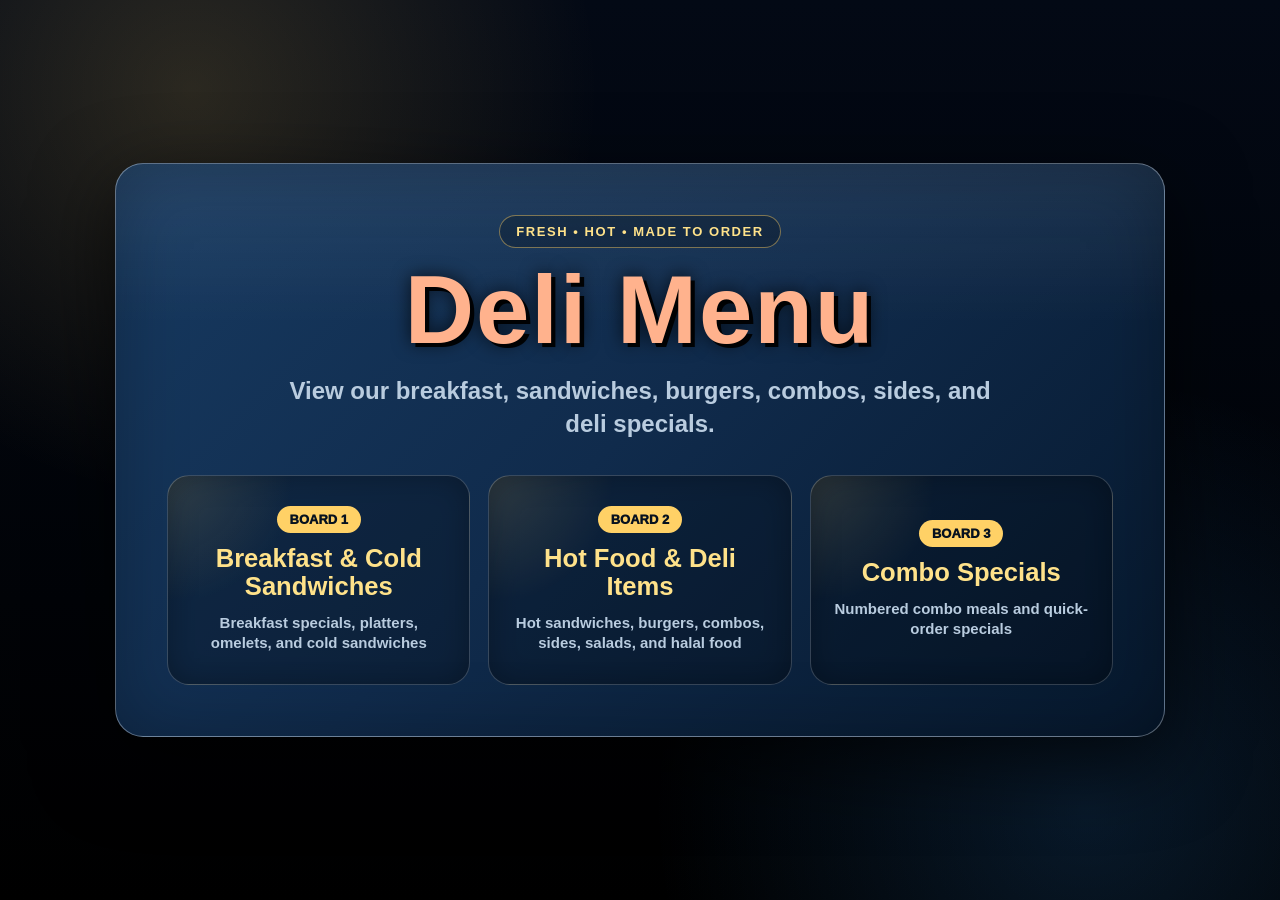
==== commit cd130146: "Add QR-friendly menu home page" ====
--- a/index.html
+++ b/index.html
@@ -4,220 +4,42 @@
 <head>
   <meta charset="UTF-8" />
   <meta name="viewport" content="width=device-width, initial-scale=1.0" />
-  <title>Deli Menu Board 1</title>
-  <link rel="stylesheet" href="menu.css?v=10" />
+  <title>Deli Menu</title>
+  <link rel="stylesheet" href="menu.css?v=11" />
 </head>
 
-<body class="tv-mode">
-  <main class="menu-page board-one-page">
-    <section class="board-grid board-one-layout">
-      <div class="menu-section breakfast-section">
-        <div class="section-kicker">Morning Favorites</div>
-        <h1 class="section-title">Breakfast Special</h1>
+<body>
+  <main class="home-page">
+    <section class="home-card">
+      <div class="home-kicker">Fresh • Hot • Made To Order</div>
 
-        <table class="menu-table two-price">
-          <thead>
-            <tr>
-              <th></th>
-              <th class="price">Roll/Bagel</th>
-              <th class="price">Hero/Wrap</th>
-            </tr>
-          </thead>
-          <tbody>
-            <tr>
-              <td>Two Eggs</td>
-              <td class="price">2.99</td>
-              <td class="price">3.99</td>
-            </tr>
-            <tr>
-              <td>Two Eggs w/ Cheese</td>
-              <td class="price">3.99</td>
-              <td class="price">5.99</td>
-            </tr>
-            <tr>
-              <td>Two Eggs w/ Bacon &amp; Cheese</td>
-              <td class="price">6.99</td>
-              <td class="price">8.99</td>
-            </tr>
-            <tr>
-              <td>Sausage Eggs w/ Cheese</td>
-              <td class="price">6.99</td>
-              <td class="price">8.99</td>
-            </tr>
-            <tr>
-              <td>Any Meat Egg w/ Cheese</td>
-              <td class="price">6.99</td>
-              <td class="price">8.99</td>
-            </tr>
-            <tr>
-              <td>B.L.T</td>
-              <td class="price">6.99</td>
-              <td class="price">8.99</td>
-            </tr>
-            <tr>
-              <td>Grilled Cheese</td>
-              <td class="price">3.99</td>
-              <td class="price">5.99</td>
-            </tr>
-            <tr>
-              <td>Grilled Cheese w/ Bacon</td>
-              <td class="price">5.99</td>
-              <td class="price">7.99</td>
-            </tr>
-            <tr>
-              <td>Grilled Cheese w/ Any Meat</td>
-              <td class="price">5.99</td>
-              <td class="price">7.99</td>
-            </tr>
-            <tr>
-              <td>Bagel or Roll w/ Butter</td>
-              <td class="price">2.49</td>
-              <td class="price">4.49</td>
-            </tr>
-            <tr>
-              <td>Bagel w/ Cream Cheese</td>
-              <td class="price">2.99</td>
-              <td class="price">4.99</td>
-            </tr>
-            <tr>
-              <td>Bagel w/ Peanut Butter</td>
-              <td class="price">2.99</td>
-              <td class="price">4.99</td>
-            </tr>
-            <tr>
-              <td>Bagel w/ Cream Cheese &amp; Jelly</td>
-              <td class="price">3.49</td>
-              <td class="price">5.49</td>
-            </tr>
-          </tbody>
-        </table>
+      <h1>Deli Menu</h1>
 
-        <h2 class="sub-title">Platters</h2>
+      <p class="home-subtitle">
+        View our breakfast, sandwiches, burgers, combos, sides, and deli specials.
+      </p>
 
-        <table class="menu-table">
-          <tbody>
-            <tr>
-              <td>Two Eggs Home Fries</td>
-              <td class="price">6.99</td>
-            </tr>
-            <tr>
-              <td>W/ Beef Bacon or Beef Sausage</td>
-              <td class="price">8.99</td>
-            </tr>
-            <tr>
-              <td>W/ Any Meat</td>
-              <td class="price">8.99</td>
-            </tr>
-            <tr>
-              <td>W/ Turkey Bacon</td>
-              <td class="price">8.99</td>
-            </tr>
-          </tbody>
-        </table>
-      </div>
+      <div class="home-board-links">
+        <a class="home-board-card" href="board1.html">
+          <span class="board-card-number">Board 1</span>
+          <strong>Breakfast &amp; Cold Sandwiches</strong>
+          <small>Breakfast specials, platters, omelets, and cold sandwiches</small>
+        </a>
 
-      <div class="menu-section omelets-section">
-        <div class="section-kicker">Hot &amp; Fresh</div>
-        <h1 class="section-title">Omelets Platter</h1>
-        <p class="small-note">Add Avocado $1.00</p>
+        <a class="home-board-card" href="board2.html">
+          <span class="board-card-number">Board 2</span>
+          <strong>Hot Food &amp; Deli Items</strong>
+          <small>Hot sandwiches, burgers, combos, sides, salads, and halal food</small>
+        </a>
 
-        <table class="menu-table">
-          <tbody>
-            <tr>
-              <td>Any Cheese Omelets</td>
-              <td class="price">5.99</td>
-            </tr>
-            <tr>
-              <td>Western Omelets</td>
-              <td class="price">6.99</td>
-            </tr>
-            <tr>
-              <td>Veggie Omelets</td>
-              <td class="price">6.99</td>
-            </tr>
-            <tr>
-              <td>Bacon Cheese Omelets</td>
-              <td class="price">7.99</td>
-            </tr>
-            <tr>
-              <td>Sausage Cheese Omelets</td>
-              <td class="price">7.99</td>
-            </tr>
-          </tbody>
-        </table>
-
-        <h2 class="sub-title">Cold Sandwiches</h2>
-
-        <table class="menu-table two-price">
-          <thead>
-            <tr>
-              <th></th>
-              <th class="price">Roll</th>
-              <th class="price">Hero</th>
-            </tr>
-          </thead>
-          <tbody>
-            <tr>
-              <td>Turkey</td>
-              <td class="price">7.99</td>
-              <td class="price">9.99</td>
-            </tr>
-            <tr>
-              <td>Honey Turkey</td>
-              <td class="price">7.99</td>
-              <td class="price">9.99</td>
-            </tr>
-            <tr>
-              <td>Salsalito Turkey</td>
-              <td class="price">7.99</td>
-              <td class="price">9.99</td>
-            </tr>
-            <tr>
-              <td>Chicken Breast</td>
-              <td class="price">7.99</td>
-              <td class="price">9.99</td>
-            </tr>
-            <tr>
-              <td>Beef Bologna Salami</td>
-              <td class="price">7.99</td>
-              <td class="price">9.99</td>
-            </tr>
-            <tr>
-              <td>Pastrami</td>
-              <td class="price">8.99</td>
-              <td class="price">10.99</td>
-            </tr>
-            <tr>
-              <td>Roast Beef</td>
-              <td class="price">8.99</td>
-              <td class="price">10.99</td>
-            </tr>
-            <tr>
-              <td>Tuna Salad</td>
-              <td class="price">7.99</td>
-              <td class="price">9.99</td>
-            </tr>
-            <tr>
-              <td>Chicken Salad</td>
-              <td class="price">7.99</td>
-              <td class="price">9.99</td>
-            </tr>
-            <tr>
-              <td>Make It Hot Extra</td>
-              <td class="price">1.00</td>
-              <td class="price">1.00</td>
-            </tr>
-          </tbody>
-        </table>
+        <a class="home-board-card" href="board3.html">
+          <span class="board-card-number">Board 3</span>
+          <strong>Combo Specials</strong>
+          <small>Numbered combo meals and quick-order specials</small>
+        </a>
       </div>
     </section>
   </main>
-
-  <nav class="nav-strip">
-    <a href="index.html">Board 1</a>
-    <a href="board2.html">Board 2</a>
-    <a href="board3.html">Board 3</a>
-  </nav>
 </body>
 
 </html>
--- a/menu.css
+++ b/menu.css
@@ -426,4 +426,143 @@
   body.tv-mode .nav-strip {
     display: flex;
   }
+}
+
+/* QR / customer home page */
+.home-page {
+  min-height: 100vh;
+  padding: 28px;
+  display: grid;
+  place-items: center;
+  background:
+    radial-gradient(circle at 15% 10%, rgba(255, 209, 102, 0.16), transparent 30%),
+    radial-gradient(circle at 85% 90%, rgba(51, 153, 255, 0.16), transparent 32%),
+    linear-gradient(180deg, #030915 0%, #000 100%);
+  color: var(--text);
+}
+
+.home-card {
+  width: min(1050px, 100%);
+  padding: clamp(24px, 4vw, 56px);
+  border: 1px solid var(--line-strong);
+  border-radius: 28px;
+  background:
+    linear-gradient(180deg, rgba(255, 255, 255, 0.075), transparent 28%),
+    linear-gradient(135deg, #173a61 0%, #102b4c 48%, #06182d 100%);
+  box-shadow:
+    0 24px 80px rgba(0, 0, 0, 0.65),
+    inset 0 0 70px rgba(0, 0, 0, 0.28);
+  text-align: center;
+}
+
+.home-kicker {
+  display: inline-block;
+  margin-bottom: 16px;
+  padding: 8px 16px;
+  border: 1px solid rgba(255, 209, 102, 0.45);
+  border-radius: 999px;
+  color: var(--gold-bright);
+  background: rgba(0, 0, 0, 0.22);
+  font-size: 13px;
+  font-weight: 900;
+  letter-spacing: 0.12em;
+  text-transform: uppercase;
+}
+
+.home-card h1 {
+  margin: 0;
+  color: var(--orange);
+  font-size: clamp(48px, 8vw, 96px);
+  line-height: 0.95;
+  letter-spacing: 0.02em;
+  text-shadow:
+    0.045em 0.045em 0 rgba(0, 0, 0, 0.95),
+    0 0 18px rgba(0, 0, 0, 0.75);
+}
+
+.home-subtitle {
+  max-width: 720px;
+  margin: 18px auto 34px;
+  color: var(--muted);
+  font-size: clamp(17px, 2.2vw, 24px);
+  line-height: 1.4;
+  font-weight: 700;
+}
+
+.home-board-links {
+  display: grid;
+  grid-template-columns: repeat(3, 1fr);
+  gap: 18px;
+}
+
+.home-board-card {
+  min-height: 210px;
+  padding: 24px 20px;
+  display: flex;
+  flex-direction: column;
+  justify-content: center;
+  gap: 12px;
+  border: 1px solid rgba(255, 255, 255, 0.18);
+  border-radius: 22px;
+  color: var(--text);
+  text-decoration: none;
+  background:
+    radial-gradient(circle at top left, rgba(255, 209, 102, 0.14), transparent 35%),
+    rgba(0, 0, 0, 0.22);
+  box-shadow: inset 0 0 30px rgba(0, 0, 0, 0.28);
+  transition:
+    transform 160ms ease,
+    border-color 160ms ease,
+    background 160ms ease;
+}
+
+.home-board-card:hover,
+.home-board-card:focus {
+  transform: translateY(-4px);
+  border-color: rgba(255, 209, 102, 0.65);
+  background:
+    radial-gradient(circle at top left, rgba(255, 209, 102, 0.2), transparent 36%),
+    rgba(255, 255, 255, 0.06);
+}
+
+.board-card-number {
+  align-self: center;
+  padding: 6px 13px;
+  border-radius: 999px;
+  background: var(--gold);
+  color: #06111f;
+  font-size: 13px;
+  font-weight: 950;
+  text-transform: uppercase;
+}
+
+.home-board-card strong {
+  color: var(--gold-bright);
+  font-size: clamp(20px, 2vw, 28px);
+  line-height: 1.08;
+}
+
+.home-board-card small {
+  color: var(--muted);
+  font-size: 15px;
+  line-height: 1.35;
+  font-weight: 700;
+}
+
+@media (max-width: 800px) {
+  .home-page {
+    padding: 18px;
+  }
+
+  .home-card {
+    border-radius: 22px;
+  }
+
+  .home-board-links {
+    grid-template-columns: 1fr;
+  }
+
+  .home-board-card {
+    min-height: 150px;
+  }
 }
